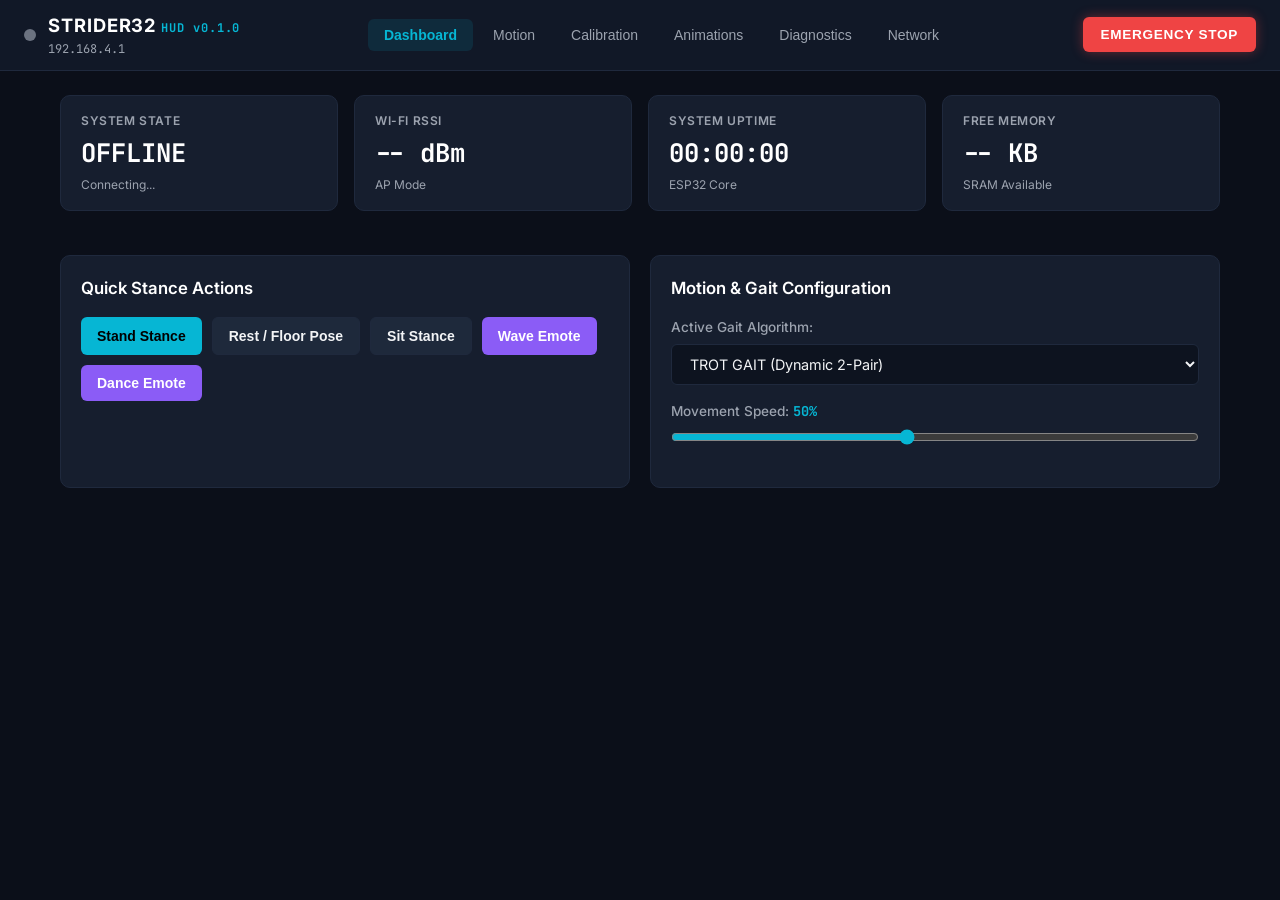
==== web/public/index.html @ b1c65be2 "feat: initial Strider32 v0.1.0 release" ====
<!DOCTYPE html>
<html lang="en">
<head>
    <meta charset="UTF-8">
    <meta name="viewport" content="width=device-width, initial-scale=1.0">
    <title>Strider32 — Web Control Center</title>
    <link rel="stylesheet" href="styles.css">
    <link rel="preconnect" href="https://fonts.googleapis.com">
    <link href="https://fonts.googleapis.com/css2?family=Inter:wght@400;500;600;700&family=JetBrains+Mono:wght@400;600;700&display=swap" rel="stylesheet">
</head>
<body class="dark-theme">
    <!-- E-STOP Banner Alert (Hidden by default, shown when ESTOPPED) -->
    <div class="estop-banner hidden" id="estopBanner">
        <div class="estop-banner-content">
            <span class="estop-icon">⚠️</span>
            <div class="estop-text">
                <strong>EMERGENCY STOP ACTIVATED</strong>
                <span>All servo PWM outputs have been disabled for safety.</span>
            </div>
            <button class="btn btn-emerald btn-sm" id="bannerResetBtn">RESET EMERGENCY STOP</button>
        </div>
    </div>

    <!-- Application Header Navbar -->
    <header class="app-header">
        <div class="brand">
            <div class="status-dot offline" id="statusDot"></div>
            <div class="brand-title">
                <h1>STRIDER32 <span>HUD v0.1.0</span></h1>
                <small id="headerIp">192.168.4.1</small>
            </div>
        </div>

        <nav class="nav-tabs">
            <button class="nav-btn active" data-tab="dashboard">Dashboard</button>
            <button class="nav-btn" data-tab="motion">Motion</button>
            <button class="nav-btn" data-tab="calibration">Calibration</button>
            <button class="nav-btn" data-tab="animation">Animations</button>
            <button class="nav-btn" data-tab="diagnostics">Diagnostics</button>
            <button class="nav-btn" data-tab="network">Network</button>
        </nav>

        <div class="header-actions">
            <button class="estop-btn" id="estopBtn">EMERGENCY STOP</button>
        </div>
    </header>

    <!-- Main Workspace Container -->
    <main class="app-container">

        <!-- 1. DASHBOARD TAB -->
        <section class="tab-pane active" id="tab-dashboard">
            <div class="metrics-grid">
                <div class="card metric-card">
                    <span class="card-label">SYSTEM STATE</span>
                    <span class="metric-value status-online" id="dashState">READY</span>
                    <span class="metric-sub" id="dashStateSub">System Operational</span>
                </div>
                <div class="card metric-card">
                    <span class="card-label">WI-FI RSSI</span>
                    <span class="metric-value" id="dashRssi">-- dBm</span>
                    <span class="metric-sub" id="dashWifiMode">AP Mode</span>
                </div>
                <div class="card metric-card">
                    <span class="card-label">SYSTEM UPTIME</span>
                    <span class="metric-value" id="dashUptime">00:00:00</span>
                    <span class="metric-sub">ESP32 Core</span>
                </div>
                <div class="card metric-card">
                    <span class="card-label">FREE MEMORY</span>
                    <span class="metric-value" id="dashHeap">-- KB</span>
                    <span class="metric-sub" id="dashMinHeap">SRAM Available</span>
                </div>
            </div>

            <div class="grid-2col">
                <div class="card">
                    <h3>Quick Stance Actions</h3>
                    <div class="btn-group">
                        <button class="btn btn-cyan motion-req" onclick="App.triggerPose('STAND')">Stand Stance</button>
                        <button class="btn btn-secondary motion-req" onclick="App.triggerPose('REST')">Rest / Floor Pose</button>
                        <button class="btn btn-secondary motion-req" onclick="App.triggerPose('SIT')">Sit Stance</button>
                        <button class="btn btn-purple motion-req" onclick="App.triggerPose('WAVE')">Wave Emote</button>
                        <button class="btn btn-purple motion-req" onclick="App.triggerPose('DANCE')">Dance Emote</button>
                    </div>
                </div>

                <div class="card">
                    <h3>Motion & Gait Configuration</h3>
                    <div class="form-group">
                        <label>Active Gait Algorithm:</label>
                        <select id="dashGaitSelect" class="form-control" onchange="App.changeGait(this.value)">
                            <option value="0">TROT GAIT (Dynamic 2-Pair)</option>
                            <option value="1">CRAWL GAIT (Static 4-Phase)</option>
                            <option value="2">WAVE GAIT</option>
                        </select>
                    </div>
                    <div class="form-group">
                        <label>Movement Speed: <span id="speedVal" class="highlight-val">50%</span></label>
                        <input type="range" id="speedSlider" min="10" max="100" value="50" oninput="App.changeSpeed(this.value)">
                    </div>
                </div>
            </div>
        </section>

        <!-- 2. MOTION CONTROL TAB -->
        <section class="tab-pane" id="tab-motion">
            <div class="grid-2col">
                <!-- Directional D-Pad -->
                <div class="card dpad-card">
                    <h3>Planar Directional Control</h3>
                    <div class="dpad-container">
                        <div class="dpad-grid">
                            <div></div>
                            <button class="btn dpad-btn motion-req" onclick="App.sendMotion('walk', 1.0, 0, 0)">▲ Forward</button>
                            <div></div>
                            
                            <button class="btn dpad-btn motion-req" onclick="App.sendMotion('walk', 0, -1.0, 0)">◄ Strafe L</button>
                            <button class="btn dpad-btn btn-danger" onclick="App.sendMotion('stop', 0, 0, 0)">■ STOP</button>
                            <button class="btn dpad-btn motion-req" onclick="App.sendMotion('walk', 0, 1.0, 0)">Strafe R ►</button>
                            
                            <div></div>
                            <button class="btn dpad-btn motion-req" onclick="App.sendMotion('walk', -1.0, 0, 0)">▼ Backward</button>
                            <div></div>
                        </div>
                    </div>
                </div>

                <!-- Yaw Rotation & Height Bias -->
                <div class="card">
                    <h3>Yaw Rotation & Stance Bias</h3>
                    <div class="control-group-box">
                        <label>Rotational Steering:</label>
                        <div class="btn-group">
                            <button class="btn btn-secondary motion-req" onclick="App.sendMotion('walk', 0, 0, -1.0)">Rotate Left ↺</button>
                            <button class="btn btn-secondary motion-req" onclick="App.sendMotion('walk', 0, 0, 1.0)">Rotate Right ↻</button>
                        </div>
                    </div>

                    <div class="control-group-box style-top-gap">
                        <label>Fast Action Triggers:</label>
                        <div class="btn-group">
                            <button class="btn btn-danger motion-req" onclick="App.sendMotion('stop', 0, 0, 0)">Emergency Freeze</button>
                            <button class="btn btn-cyan motion-req" onclick="App.triggerPose('STAND')">Reset to Stand</button>
                        </div>
                    </div>
                </div>
            </div>
        </section>

        <!-- 3. SERVO CALIBRATION STUDIO TAB -->
        <section class="tab-pane" id="tab-calibration">
            <div class="card">
                <div class="card-header-flex">
                    <div>
                        <h3>8-Joint Servo Calibration Studio</h3>
                        <small class="text-muted">Adjust individual subtrim offsets (-30° to +30°) with live hardware updates.</small>
                    </div>
                    <div class="btn-group-sm">
                        <button class="btn btn-emerald btn-sm motion-req" onclick="App.saveCalibration()">Save to Flash (NVS)</button>
                        <button class="btn btn-secondary btn-sm" onclick="App.fetchServos()">Reload Offsets</button>
                    </div>
                </div>

                <div class="servo-grid" id="servoCalibGrid">
                    <!-- 8 Servo Cards populated by JS -->
                </div>
            </div>
        </section>

        <!-- 4. TIMELINE ANIMATION STUDIO TAB -->
        <section class="tab-pane" id="tab-animation">
            <div class="card">
                <div class="card-header-flex">
                    <div>
                        <h3>Timeline Keyframe Editor</h3>
                        <small class="text-muted">Compose motion sequences and manage LittleFS animation files.</small>
                    </div>
                    <div class="btn-group-sm">
                        <button class="btn btn-cyan btn-sm" onclick="App.createNewAnimation()">+ New Sequence</button>
                        <button class="btn btn-emerald btn-sm motion-req" onclick="App.saveCurrentAnimation()">Save to Flash</button>
                    </div>
                </div>

                <div class="grid-2col">
                    <div class="anim-sidebar-box">
                        <label>Stored LittleFS Animations:</label>
                        <div class="anim-list" id="animFileList">
                            <!-- Populated by JS -->
                        </div>
                    </div>

                    <div class="anim-editor-box">
                        <div class="form-group">
                            <label>Animation ID Name:</label>
                            <input type="text" id="animNameInput" class="form-control" value="wave_hello" placeholder="e.g. wave_hello">
                        </div>

                        <div class="timeline-header-flex">
                            <label>Keyframes Timeline:</label>
                            <button class="btn btn-cyan btn-sm" onclick="App.addKeyframe()">+ Add Keyframe</button>
                        </div>

                        <div class="timeline-container" id="timelineFrames">
                            <!-- Keyframes rendered here -->
                        </div>

                        <div class="btn-group style-top-gap">
                            <button class="btn btn-emerald motion-req" onclick="App.playCurrentAnimation()">▶ Play Animation</button>
                            <button class="btn btn-danger motion-req" onclick="App.sendMotion('stop', 0, 0, 0)">■ Stop Playback</button>
                        </div>
                    </div>
                </div>
            </div>
        </section>

        <!-- 5. DIAGNOSTICS TAB -->
        <section class="tab-pane" id="tab-diagnostics">
            <div class="card">
                <div class="card-header-flex">
                    <h3>Robotics System Diagnostics Telemetry</h3>
                    <button class="btn btn-secondary btn-sm" onclick="App.fetchDiagnostics()">Refresh Metrics</button>
                </div>
                <div class="diag-table-container">
                    <table class="diag-table">
                        <thead>
                            <tr>
                                <th>Diagnostic Metric</th>
                                <th>Telemetry Value</th>
                                <th>Hardware Status</th>
                            </tr>
                        </thead>
                        <tbody id="diagTableBody">
                            <!-- Populated by JS -->
                        </tbody>
                    </table>
                </div>
            </div>
        </section>

        <!-- 6. NETWORK SETTINGS TAB -->
        <section class="tab-pane" id="tab-network">
            <div class="card">
                <h3>Wi-Fi Network Configuration</h3>
                <form id="networkForm" onsubmit="App.saveNetworkSettings(event)">
                    <div class="form-group">
                        <label>Operation Mode:</label>
                        <select id="netMode" class="form-control">
                            <option value="AP">Access Point Mode (AP)</option>
                            <option value="STA">Station Mode (Connect to Wi-Fi)</option>
                        </select>
                    </div>

                    <div class="form-group">
                        <div class="card-header-flex">
                            <label>Station Wi-Fi SSID:</label>
                            <button type="button" class="btn btn-secondary btn-sm" onclick="App.scanNetworks()">Scan Networks</button>
                        </div>
                        <input type="text" id="netStaSsid" class="form-control" placeholder="Enter Wi-Fi SSID name">
                        <div class="network-scan-results hidden" id="scanResultsBox"></div>
                    </div>

                    <div class="form-group">
                        <label>Station Wi-Fi Password:</label>
                        <input type="password" id="netStaPass" class="form-control" value="***" placeholder="Enter Wi-Fi password">
                    </div>

                    <div class="form-group">
                        <label>mDNS Hostname:</label>
                        <input type="text" id="netHostname" class="form-control" value="strider32">
                    </div>

                    <button type="submit" class="btn btn-cyan">Save Network Settings</button>
                </form>
            </div>
        </section>

    </main>

    <script src="app.js"></script>
</body>
</html>
---- web/public/styles.css ----
/* Modern Cyber-Industrial Robotics Control HUD Stylesheet */

:root {
    --bg-dark: #0B0F19;
    --card-bg: #161E2E;
    --border-color: #1F293D;
    --text-main: #F3F4F6;
    --text-muted: #9CA3AF;
    
    --accent-cyan: #06B6D4;
    --accent-emerald: #10B981;
    --accent-warning: #F59E0B;
    --accent-danger: #EF4444;
    --accent-purple: #8B5CF6;

    --font-sans: 'Inter', system-ui, -apple-system, sans-serif;
    --font-mono: 'JetBrains Mono', monospace;
}

* {
    box-sizing: border-box;
    margin: 0;
    padding: 0;
}

body {
    background-color: var(--bg-dark);
    color: var(--text-main);
    font-family: var(--font-sans);
    line-height: 1.5;
    min-height: 100vh;
    display: flex;
    flex-direction: column;
}

/* E-STOP Banner Alert */
.estop-banner {
    background: rgba(239, 68, 68, 0.2);
    border-bottom: 2px solid var(--accent-danger);
    padding: 12px 20px;
    animation: estopPulse 2s infinite alternate;
}

@keyframes estopPulse {
    from { background-color: rgba(239, 68, 68, 0.15); }
    to { background-color: rgba(239, 68, 68, 0.35); }
}

.estop-banner-content {
    max-width: 1200px;
    margin: 0 auto;
    display: flex;
    align-items: center;
    justify-content: space-between;
    gap: 15px;
}

.estop-icon {
    font-size: 1.5rem;
}

.estop-text {
    display: flex;
    flex-direction: column;
    color: #FCA5A5;
}

/* Header & Navbar */
.app-header {
    background: #111827;
    border-bottom: 1px solid var(--border-color);
    padding: 12px 24px;
    display: flex;
    align-items: center;
    justify-content: space-between;
    flex-wrap: wrap;
    gap: 15px;
}

.brand {
    display: flex;
    align-items: center;
    gap: 12px;
}

.status-dot {
    width: 12px;
    height: 12px;
    border-radius: 50%;
    background-color: #6B7280;
    transition: background-color 0.3s ease;
}

.status-dot.online { background-color: var(--accent-emerald); box-shadow: 0 0 10px var(--accent-emerald); }
.status-dot.offline { background-color: #6B7280; }
.status-dot.estoppe { background-color: var(--accent-danger); box-shadow: 0 0 10px var(--accent-danger); }

.brand-title h1 {
    font-size: 1.15rem;
    font-weight: 700;
    letter-spacing: 0.05em;
    color: #FFFFFF;
}

.brand-title h1 span {
    font-size: 0.75rem;
    color: var(--accent-cyan);
    font-family: var(--font-mono);
}

.brand-title small {
    display: block;
    font-family: var(--font-mono);
    font-size: 0.75rem;
    color: var(--text-muted);
}

/* Nav Tabs */
.nav-tabs {
    display: flex;
    gap: 4px;
    overflow-x: auto;
}

.nav-btn {
    background: transparent;
    border: none;
    color: var(--text-muted);
    padding: 8px 16px;
    font-size: 0.875rem;
    font-weight: 500;
    border-radius: 6px;
    cursor: pointer;
    transition: all 0.2s ease;
    white-space: nowrap;
}

.nav-btn:hover {
    color: var(--text-main);
    background: rgba(255, 255, 255, 0.05);
}

.nav-btn.active {
    color: var(--accent-cyan);
    background: rgba(6, 182, 212, 0.12);
    font-weight: 600;
}

/* Header Buttons */
.estop-btn {
    background: var(--accent-danger);
    color: #FFFFFF;
    border: none;
    padding: 10px 18px;
    font-weight: 700;
    font-size: 0.85rem;
    letter-spacing: 0.05em;
    border-radius: 6px;
    cursor: pointer;
    transition: transform 0.1s ease, background-color 0.2s;
    box-shadow: 0 0 12px rgba(239, 68, 68, 0.4);
}

.estop-btn:hover {
    background: #DC2626;
    transform: scale(1.02);
}

.estop-btn:active {
    transform: scale(0.98);
}

/* Main Container Layout */
.app-container {
    max-width: 1200px;
    width: 100%;
    margin: 0 auto;
    padding: 24px 20px;
    flex-grow: 1;
}

.tab-pane {
    display: none;
}

.tab-pane.active {
    display: block;
}

/* Card Components */
.card {
    background: var(--card-bg);
    border: 1px solid var(--border-color);
    border-radius: 10px;
    padding: 20px;
    margin-bottom: 20px;
}

.card h3 {
    font-size: 1.05rem;
    font-weight: 600;
    color: #FFFFFF;
    margin-bottom: 16px;
}

.card-header-flex {
    display: flex;
    align-items: center;
    justify-content: space-between;
    margin-bottom: 16px;
    gap: 15px;
}

.card-header-flex h3 {
    margin-bottom: 0;
}

/* Grid Layouts */
.metrics-grid {
    display: grid;
    grid-template-columns: repeat(auto-fit, minmax(220px, 1fr));
    gap: 16px;
    margin-bottom: 24px;
}

.grid-2col {
    display: grid;
    grid-template-columns: repeat(auto-fit, minmax(360px, 1fr));
    gap: 20px;
}

.metric-card {
    display: flex;
    flex-direction: column;
    gap: 4px;
    padding: 16px 20px;
}

.card-label {
    font-size: 0.75rem;
    font-weight: 600;
    letter-spacing: 0.05em;
    color: var(--text-muted);
}

.metric-value {
    font-family: var(--font-mono);
    font-size: 1.6rem;
    font-weight: 700;
    color: #FFFFFF;
}

.metric-sub {
    font-size: 0.75rem;
    color: var(--text-muted);
}

.status-online { color: var(--accent-emerald); }
.status-estop { color: var(--accent-danger); }

/* Form Controls */
.form-group {
    margin-bottom: 16px;
}

.form-group label {
    display: block;
    font-size: 0.85rem;
    font-weight: 500;
    color: var(--text-muted);
    margin-bottom: 6px;
}

.form-control {
    width: 100%;
    background: #0D131F;
    border: 1px solid var(--border-color);
    color: var(--text-main);
    padding: 10px 14px;
    border-radius: 6px;
    font-size: 0.9rem;
    font-family: var(--font-sans);
}

.form-control:focus {
    outline: none;
    border-color: var(--accent-cyan);
}

input[type="range"] {
    width: 100%;
    accent-color: var(--accent-cyan);
}

.highlight-val {
    color: var(--accent-cyan);
    font-family: var(--font-mono);
    font-weight: 700;
}

/* Buttons */
.btn {
    background: #1F293D;
    color: var(--text-main);
    border: 1px solid var(--border-color);
    padding: 10px 16px;
    font-size: 0.875rem;
    font-weight: 600;
    border-radius: 6px;
    cursor: pointer;
    transition: all 0.2s ease;
}

.btn:hover { background: #2A3854; }
.btn:disabled { opacity: 0.4; cursor: not-allowed; }

.btn-cyan { background: var(--accent-cyan); color: #000000; border: none; }
.btn-cyan:hover { background: #22D3EE; }

.btn-emerald { background: var(--accent-emerald); color: #000000; border: none; }
.btn-emerald:hover { background: #34D399; }

.btn-danger { background: var(--accent-danger); color: #FFFFFF; border: none; }
.btn-danger:hover { background: #F87171; }

.btn-purple { background: var(--accent-purple); color: #FFFFFF; border: none; }
.btn-purple:hover { background: #A78BFA; }

.btn-secondary { background: #1E293B; color: var(--text-main); }

.btn-group {
    display: flex;
    flex-wrap: wrap;
    gap: 10px;
}

.btn-group-sm {
    display: flex;
    gap: 8px;
}

.btn-sm {
    padding: 6px 12px;
    font-size: 0.78rem;
}

/* D-Pad Matrix */
.dpad-container {
    display: flex;
    justify-content: center;
    padding: 20px 0;
}

.dpad-grid {
    display: grid;
    grid-template-columns: repeat(3, 110px);
    grid-template-rows: repeat(3, 54px);
    gap: 10px;
}

.dpad-btn {
    font-weight: 700;
    font-size: 0.85rem;
    display: flex;
    align-items: center;
    justify-content: center;
}

/* Servo Calibration Grid */
.servo-grid {
    display: grid;
    grid-template-columns: repeat(auto-fit, minmax(260px, 1fr));
    gap: 16px;
}

.servo-card {
    background: #0D131F;
    border: 1px solid var(--border-color);
    border-radius: 8px;
    padding: 14px;
}

.servo-card-head {
    display: flex;
    justify-content: space-between;
    align-items: center;
    margin-bottom: 10px;
}

.servo-name {
    font-weight: 600;
    font-size: 0.85rem;
    color: var(--accent-cyan);
}

.servo-angle {
    font-family: var(--font-mono);
    font-size: 0.85rem;
    color: #FFFFFF;
}

/* Timeline Animation Studio */
.anim-list {
    background: #0D131F;
    border: 1px solid var(--border-color);
    border-radius: 6px;
    max-height: 280px;
    overflow-y: auto;
    margin-top: 6px;
}

.anim-item {
    padding: 10px 14px;
    border-bottom: 1px solid var(--border-color);
    display: flex;
    justify-content: space-between;
    align-items: center;
    cursor: pointer;
    font-size: 0.85rem;
}

.anim-item:hover { background: rgba(6, 182, 212, 0.1); }

.timeline-container {
    display: flex;
    gap: 12px;
    overflow-x: auto;
    padding: 12px 0;
}

.keyframe-card {
    min-width: 180px;
    background: #0D131F;
    border: 1px solid var(--border-color);
    border-radius: 8px;
    padding: 12px;
}

/* Diagnostics Table */
.diag-table {
    width: 100%;
    border-collapse: collapse;
    font-size: 0.875rem;
}

.diag-table th, .diag-table td {
    padding: 12px 16px;
    text-align: left;
    border-bottom: 1px solid var(--border-color);
}

.diag-table th {
    background: #0D131F;
    color: var(--text-muted);
    font-weight: 600;
}

.diag-table td:nth-child(2) {
    font-family: var(--font-mono);
    font-weight: 600;
}

.style-top-gap { margin-top: 16px; }
.hidden { display: none !important; }
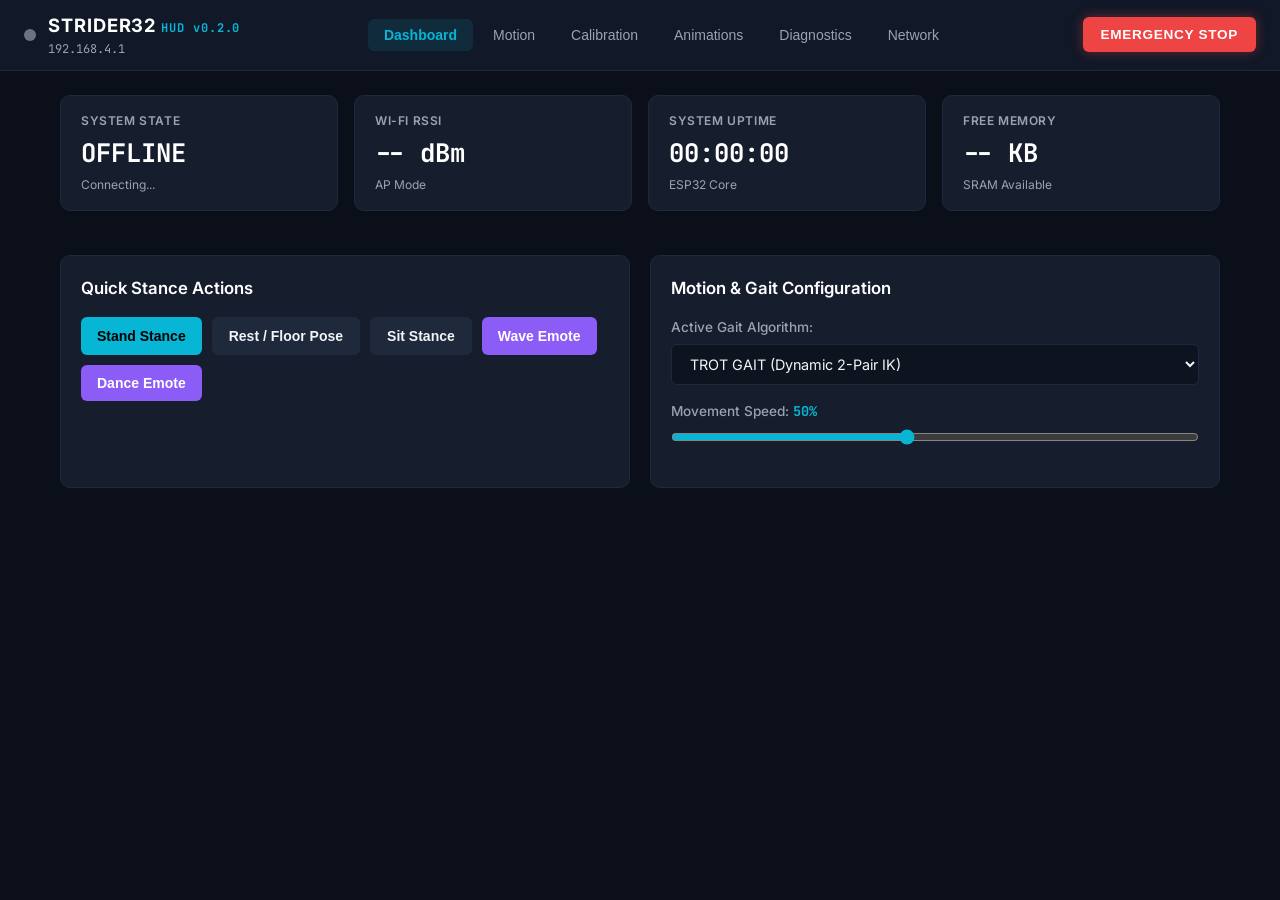
==== commit 93e3c2b2: "feat: add 3D inverse kinematics engine" ====
--- a/web/public/index.html
+++ b/web/public/index.html
@@ -26,7 +26,7 @@
         <div class="brand">
             <div class="status-dot offline" id="statusDot"></div>
             <div class="brand-title">
-                <h1>STRIDER32 <span>HUD v0.1.0</span></h1>
+                <h1>STRIDER32 <span>HUD v0.2.0</span></h1>
                 <small id="headerIp">192.168.4.1</small>
             </div>
         </div>
@@ -90,8 +90,8 @@
                     <div class="form-group">
                         <label>Active Gait Algorithm:</label>
                         <select id="dashGaitSelect" class="form-control" onchange="App.changeGait(this.value)">
-                            <option value="0">TROT GAIT (Dynamic 2-Pair)</option>
-                            <option value="1">CRAWL GAIT (Static 4-Phase)</option>
+                            <option value="0">TROT GAIT (Dynamic 2-Pair IK)</option>
+                            <option value="1">CRAWL GAIT (Static 4-Phase IK)</option>
                             <option value="2">WAVE GAIT</option>
                         </select>
                     </div>
